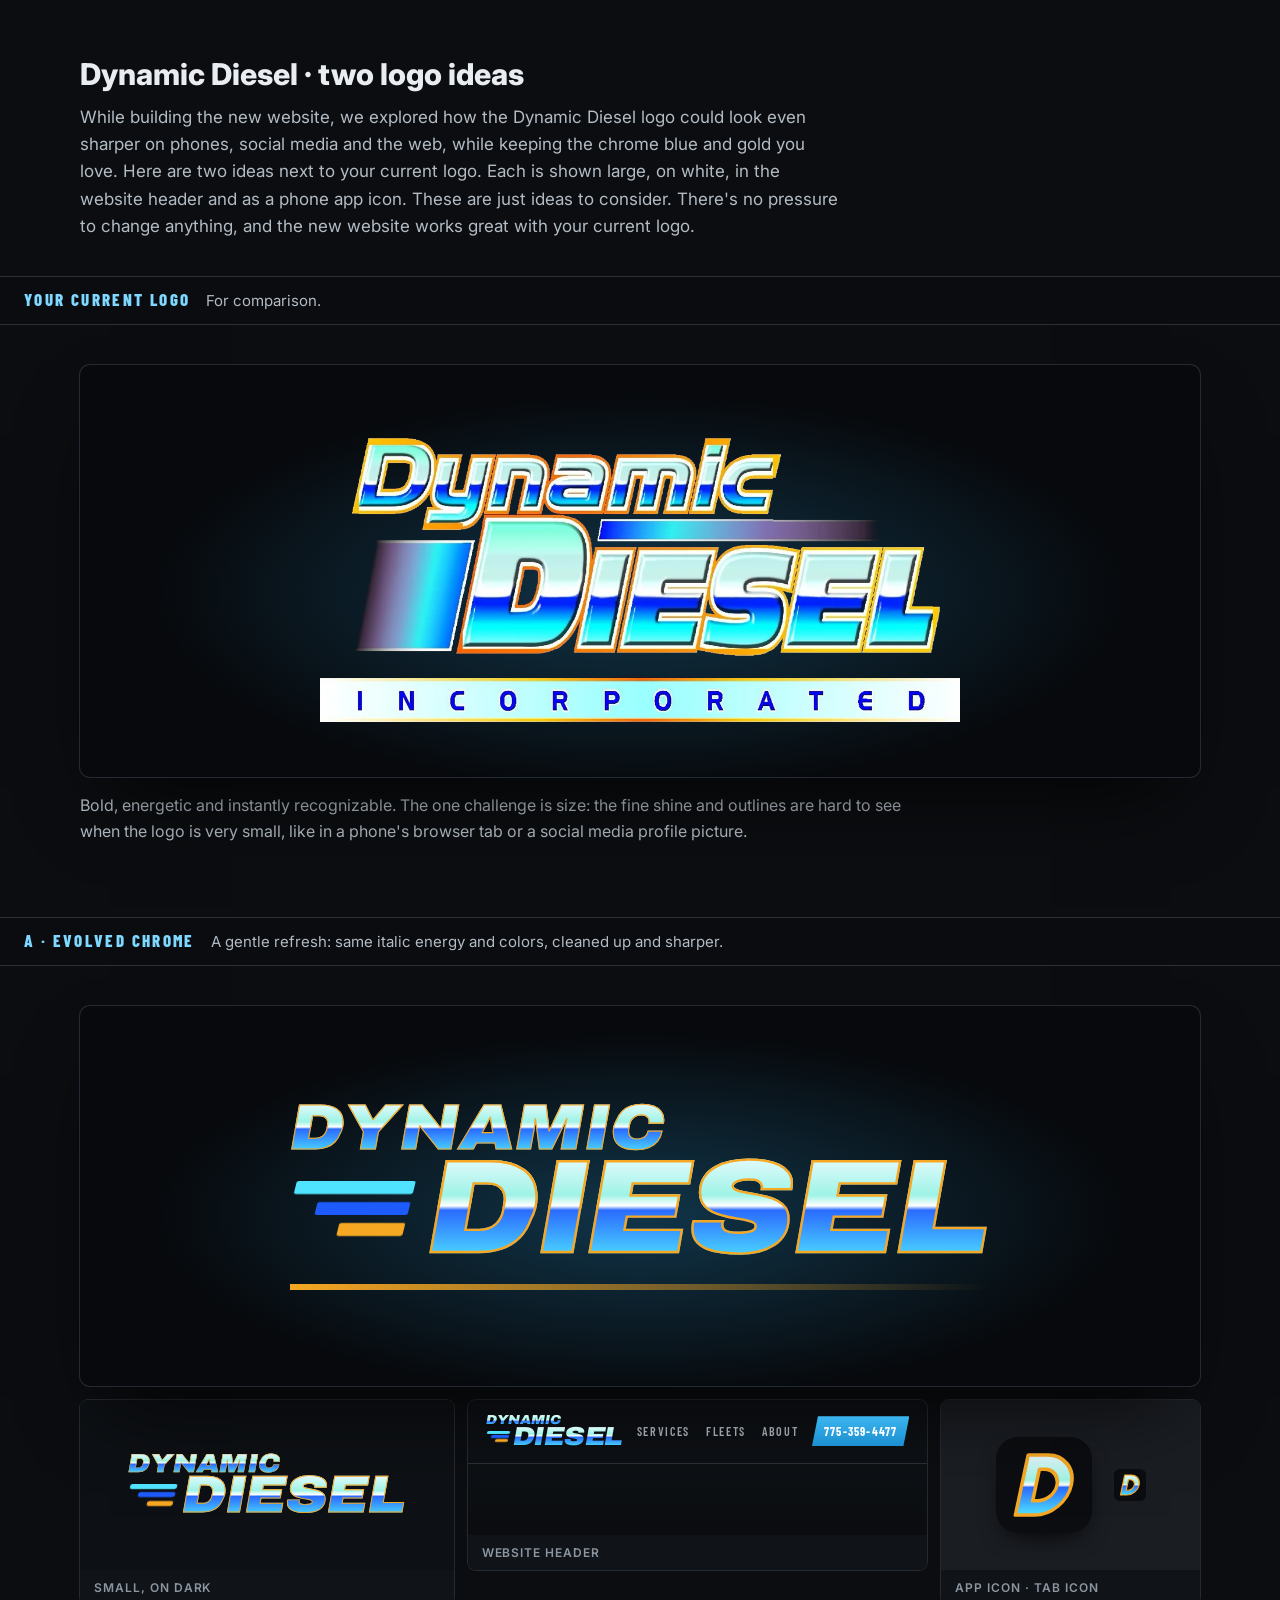
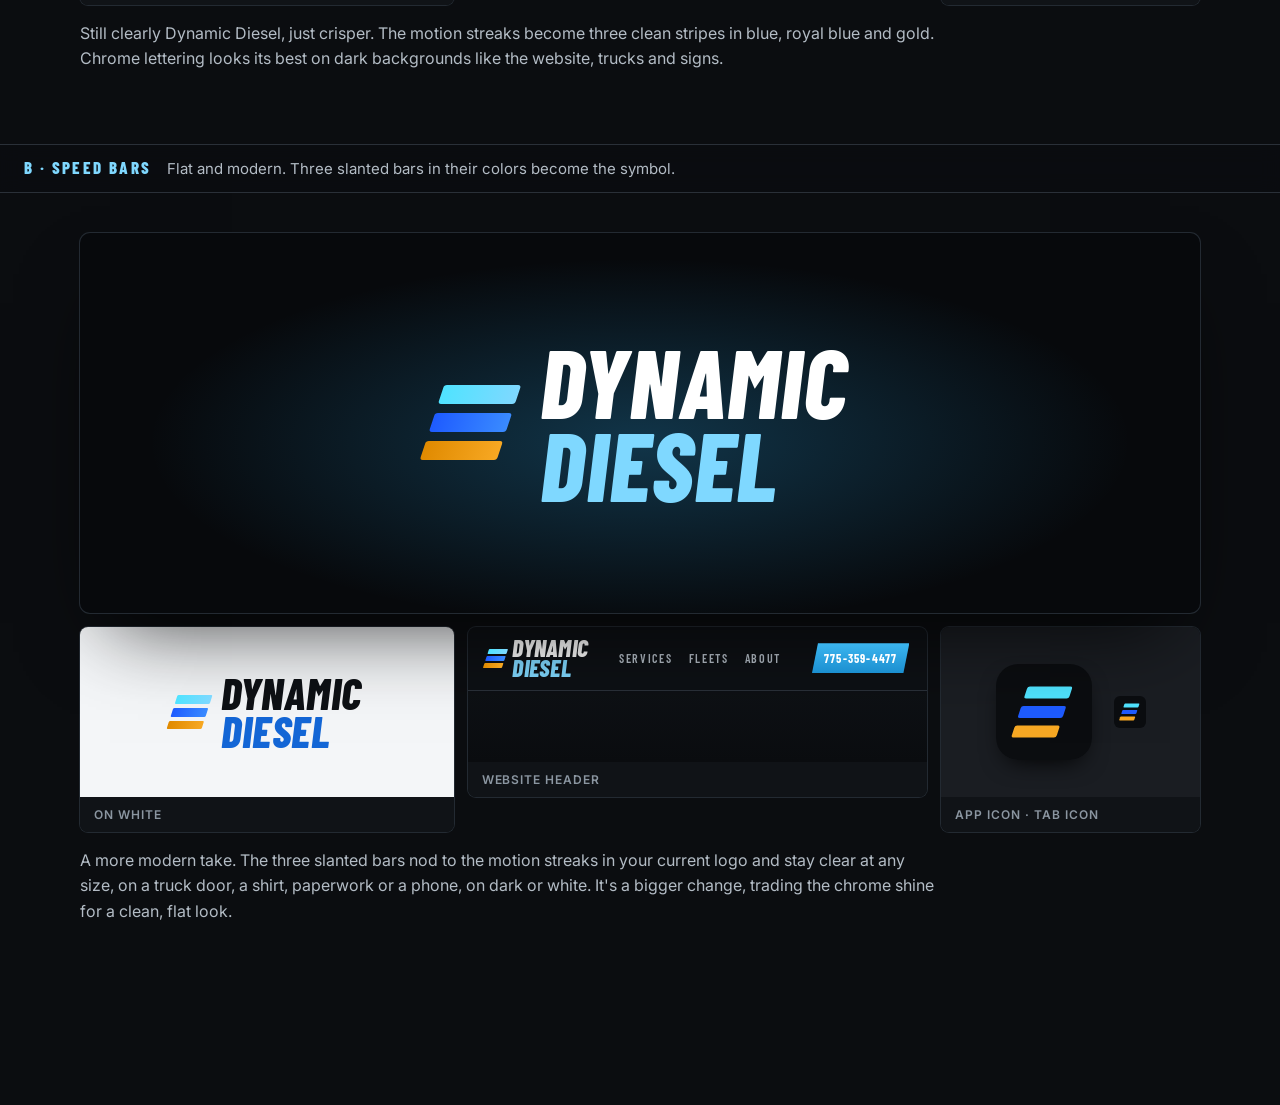
==== logo-ideas/index.html @ 503e58e5 "Preview build of the Dynamic Diesel website" ====
<!doctype html>
<html lang="en">
<head>
<meta charset="utf-8">
<meta name="viewport" content="width=device-width, initial-scale=1">
<title>Dynamic Diesel · Logo ideas</title>
<meta name="robots" content="noindex, nofollow">
<link rel="preconnect" href="https://fonts.googleapis.com">
<link rel="preconnect" href="https://fonts.gstatic.com" crossorigin>
<link href="https://fonts.googleapis.com/css2?family=Archivo:ital,wdth,wght@0,62..125,400..900;1,62..125,400..900&family=Barlow+Condensed:ital,wght@0,600;0,700;0,800;1,700;1,800&family=Inter:wght@400;500;600;700&display=swap" rel="stylesheet">
<style>
  :root { --ink:#0b0d10; --panel:#15181c; --line:#2a3038; --soft:#b3bcc5; --faint:#8b96a1;
    --ice:#7fd8ff; --cyan:#4fe3ff; --royal:#1e5bff; --gold:#f7a823; }
  * { box-sizing: border-box; margin: 0; padding: 0; }
  html { -webkit-font-smoothing: antialiased; }
  body { background: var(--ink); color: #e9edf2; font-family: Inter, system-ui, sans-serif; }
  .wrap { max-width: 1120px; margin: 0 auto; padding: 0 24px; }
  .head { padding: 56px 0 36px; }
  .head h1 { font-size: 30px; font-weight: 800; }
  .head p { margin-top: 12px; max-width: 760px; color: var(--soft); font-size: 17px; line-height: 1.6; }
  .label { position: sticky; top: 0; z-index: 10; display: flex; gap: 16px; align-items: baseline; flex-wrap: wrap; padding: 14px 24px;
    background: rgba(11,13,16,.94); backdrop-filter: blur(10px); border-top: 1px solid var(--line); border-bottom: 1px solid var(--line); }
  .label b { font: 800 17px/1 "Barlow Condensed"; letter-spacing: .14em; text-transform: uppercase; color: var(--ice); }
  .label span { color: var(--soft); font-size: 15px; }
  .row { padding: 40px 0 72px; }

  /* Big stage */
  .stage { position: relative; display: grid; place-items: center; min-height: 380px; border-radius: 10px; overflow: hidden;
    background: #07090c; box-shadow: 0 0 0 1px #232a32, 0 40px 80px -30px rgba(0,0,0,.8); padding: 48px 24px; }
  .stage::before { content: ""; position: absolute; inset: 0; background: radial-gradient(ellipse at 50% 55%, rgba(42,167,232,.28), transparent 62%); }
  .stage > * { position: relative; }

  /* Uses strip */
  .uses { display: grid; grid-template-columns: 1.3fr 1.6fr .9fr; gap: 14px; margin-top: 14px; }
  .use { border-radius: 8px; overflow: hidden; box-shadow: 0 0 0 1px #232a32; }
  .use small { display: block; padding: 10px 14px; font-size: 12px; font-weight: 600; letter-spacing: .08em; text-transform: uppercase; color: var(--faint); background: #101317; }
  .light { background: #f4f6f8; display: grid; place-items: center; height: 170px; padding: 20px; }
  .hdr { background: #0d1014; height: 170px; display: flex; flex-direction: column; }
  .hdr .bar { display: flex; align-items: center; justify-content: space-between; height: 64px; padding: 0 18px; border-bottom: 1px solid var(--line); }
  .hdr .nav { display: flex; gap: 16px; font: 600 12px/1 "Barlow Condensed"; letter-spacing: .14em; text-transform: uppercase; color: var(--soft); }
  .hdr .call { font: 700 12px/1 "Barlow Condensed"; letter-spacing: .1em; padding: 9px 12px; background: linear-gradient(180deg,#3cb6f0,#1b8fd0); color: #fff; clip-path: polygon(6px 0,100% 0,calc(100% - 6px) 100%,0 100%); }
  .hdr .rest { flex: 1; background: linear-gradient(180deg, #0d1014, #0a0c0f); }
  .icons { background: #1a1d22; height: 170px; display: flex; align-items: center; justify-content: center; gap: 22px; }
  .icons .app { width: 96px; height: 96px; border-radius: 22px; overflow: hidden; box-shadow: 0 10px 24px -10px #000; }
  .icons .fav { width: 32px; height: 32px; border-radius: 6px; overflow: hidden; }
  .icons svg { width: 100%; height: 100%; display: block; }
  .note { margin-top: 16px; color: var(--soft); font-size: 16px; line-height: 1.6; max-width: 860px; }
  .note b { color: #fff; }

  /* ---------- Shared lettering ---------- */
  .chromefill { background: linear-gradient(180deg, #e9fbff 0%, #9ff3e6 38%, #ffffff 48%, #2a6bff 52%, #4fe3ff 100%);
    -webkit-background-clip: text; background-clip: text; color: transparent; }

  /* A · Evolved Chrome */
  .a { text-align: left; line-height: .82; font-family: Archivo; font-style: italic; font-weight: 900; font-stretch: 112%; text-transform: uppercase; }
  .a .t1 { font-size: var(--s1, 64px); letter-spacing: .01em; }
  .a .t2 { display: flex; align-items: center; gap: .14em; font-size: var(--s2, 128px); letter-spacing: -.01em; }
  .a .bars { display: inline-flex; flex-direction: column; gap: .06em; transform: skewX(-14deg); }
  .a .bars i { display: block; height: .1em; border-radius: 2px; }
  .a .bars i:nth-child(1) { width: .9em; background: var(--cyan); }
  .a .bars i:nth-child(2) { width: .7em; background: var(--royal); margin-left: .2em; }
  .a .bars i:nth-child(3) { width: .5em; background: var(--gold); margin-left: .4em; }
  .a .keyline { display: block; height: .045em; margin-top: .16em; background: linear-gradient(90deg, var(--gold), rgba(247,168,35,0)); font-size: var(--s2, 128px); }
  .a .t1, .a .t2 span { filter: drop-shadow(0 0 0 transparent); }
  .a .stroke { -webkit-text-stroke: .018em var(--gold); paint-order: stroke fill; }
  .a.ondark .t2 span, .a.ondark .t1 { }

  /* B · Speed Bars */
  .b { display: flex; align-items: center; gap: .32em; font-size: var(--s, 88px); }
  .b .mark { display: flex; flex-direction: column; gap: .09em; transform: skewX(-18deg); }
  .b .mark i { display: block; height: .2em; border-radius: .03em; }
  .b .mark i:nth-child(1) { width: .8em; background: linear-gradient(90deg, var(--cyan), var(--ice)); }
  .b .mark i:nth-child(2) { width: .8em; background: linear-gradient(90deg, var(--royal), #3a8bff); }
  .b .mark i:nth-child(3) { width: .8em; background: linear-gradient(90deg, #e08a00, var(--gold)); }
  .b .word { font-family: "Barlow Condensed"; font-style: italic; font-weight: 800; text-transform: uppercase; line-height: .86; letter-spacing: .01em; }
  .b .word .l1 { display: block; color: #fff; }
  .b .word .l2 { display: block; color: var(--ice); }
  .b.onlight .word .l1 { color: #0d1014; }
  .b.onlight .word .l2 { color: #1366d6; }

  /* C · Shop Badge */
  .c svg { display: block; }

  /* D · Wide & Minimal */
  .d { text-align: center; font-size: var(--s, 100px); }
  .d .top { display: flex; align-items: center; justify-content: center; gap: .3em; font: 600 .2em/1 Archivo; font-stretch: 125%; letter-spacing: .62em; text-transform: uppercase; color: var(--soft); padding-left: .62em; }
  .d .top::before, .d .top::after { content: ""; width: 1.6em; height: 2px; background: var(--gold); }
  .d .main { margin-top: .14em; font: 900 1em/1 Archivo; font-stretch: 125%; letter-spacing: .06em; text-transform: uppercase; }
  .d .main em { font-style: normal; display: inline-block; transform: skewX(-14deg); background: linear-gradient(180deg, var(--ice), var(--royal)); -webkit-background-clip: text; background-clip: text; color: transparent; }
  .d.onlight .top { color: #4a5563; }
  .d.onlight .main { color: #0d1014; }

  @media (max-width: 860px) {
    .uses { grid-template-columns: 1fr; }
    .stage { min-height: 280px; }
  }
</style>
</head>
<body>

<!-- Reusable icon artwork -->
<svg width="0" height="0" style="position:absolute" aria-hidden="true">
  <defs>
    <linearGradient id="g-chrome" x1="0" y1="0" x2="0" y2="1">
      <stop offset="0" stop-color="#e9fbff"/><stop offset=".42" stop-color="#9ff3e6"/><stop offset=".5" stop-color="#ffffff"/>
      <stop offset=".54" stop-color="#2a6bff"/><stop offset="1" stop-color="#4fe3ff"/>
    </linearGradient>
    <linearGradient id="g-ice" x1="0" y1="0" x2="0" y2="1"><stop offset="0" stop-color="#7fd8ff"/><stop offset="1" stop-color="#1e5bff"/></linearGradient>
    <path id="arc-top" d="M42,150 a108,108 0 0,1 216,0"/>
    <path id="arc-bot" d="M30,150 a120,120 0 0,0 240,0"/>
  </defs>
  <!-- A icon: italic chrome D, gold keyline, speed bars -->
  <symbol id="icon-a" viewBox="0 0 64 64">
    <rect width="64" height="64" fill="#0b0d10"/>
    <g transform="translate(8 0) skewX(-12)"><path d="M16 12h13a20 20 0 0 1 0 40H16zM25.5 21.5v21h3.5a10.5 10.5 0 0 0 0-21z" fill="url(#g-chrome)" fill-rule="evenodd" stroke="#f7a823" stroke-width="2.4" stroke-linejoin="round"/></g>
  </symbol>
  <!-- B icon: three speed bars -->
  <symbol id="icon-b" viewBox="0 0 64 64">
    <rect width="64" height="64" fill="#0b0d10"/>
    <g transform="translate(14 0) skewX(-18)"><rect x="12" y="15" width="30" height="8" rx="1.5" fill="#4fe3ff"/><rect x="12" y="28" width="30" height="8" rx="1.5" fill="#1e5bff"/><rect x="12" y="41" width="30" height="8" rx="1.5" fill="#f7a823"/></g>
  </symbol>
  <!-- C icon: badge -->
  <symbol id="icon-c" viewBox="0 0 64 64">
    <rect width="64" height="64" fill="#0b0d10"/>
    <circle cx="32" cy="32" r="25" fill="#0f2236" stroke="#f7a823" stroke-width="2.5"/>
    <circle cx="32" cy="32" r="19" fill="none" stroke="#7fd8ff" stroke-width="1" opacity=".5"/>
    <text x="32" y="40.5" text-anchor="middle" font-family="Barlow Condensed" font-style="italic" font-weight="800" font-size="25" fill="url(#g-chrome)">DD</text>
  </symbol>
  <!-- D icon: wide D with slash -->
  <symbol id="icon-d" viewBox="0 0 64 64">
    <rect width="64" height="64" fill="#0b0d10"/>
    <path d="M14 18h20a14 14 0 0 1 0 28H14z M22 25v14h11a7 7 0 0 0 0-14z" fill="#fff" fill-rule="evenodd"/>
    <path d="M44 46l8-28h4l-8 28z" fill="url(#g-ice)"/>
    <rect x="14" y="50" width="18" height="2.5" fill="#f7a823"/>
  </symbol>
</svg>

<header class="wrap head">
  <h1>Dynamic Diesel · two logo ideas</h1>
  <p>While building the new website, we explored how the Dynamic Diesel logo could look even sharper on phones, social media and the web, while keeping the chrome blue and gold you love. Here are two ideas next to your current logo. Each is shown large, on white, in the website header and as a phone app icon. These are just ideas to consider. There's no pressure to change anything, and the new website works great with your current logo.</p>
</header>

<!-- Current -->
<div class="label"><b>Your current logo</b><span>For comparison.</span></div>
<section class="wrap row">
  <div class="stage"><img src="media/logo.webp" alt="Current Dynamic Diesel logo" style="width:min(640px,90%)"></div>
  <p class="note">Bold, energetic and instantly recognizable. The one challenge is size: the fine shine and outlines are hard to see when the logo is very small, like in a phone's browser tab or a social media profile picture.</p>
</section>

<!-- A -->
<div class="label"><b>A · Evolved Chrome</b><span>A gentle refresh: same italic energy and colors, cleaned up and sharper.</span></div>
<section class="wrap row">
  <div class="stage">
    <div class="a" style="--s1:64px;--s2:132px">
      <div class="t1 chromefill stroke">Dynamic</div>
      <div class="t2"><span class="bars"><i></i><i></i><i></i></span><span class="chromefill stroke">Diesel</span></div>
      <span class="keyline"></span>
    </div>
  </div>
  <div class="uses">
    <div class="use"><div class="light" style="background:#0d1014"><div class="a" style="--s1:26px;--s2:52px"><div class="t1 chromefill stroke">Dynamic</div><div class="t2"><span class="bars"><i></i><i></i><i></i></span><span class="chromefill stroke">Diesel</span></div></div></div><small>Small, on dark</small></div>
    <div class="use hdr"><div class="bar"><div class="a" style="--s1:13px;--s2:26px"><div class="t1 chromefill">Dynamic</div><div class="t2"><span class="bars"><i></i><i></i><i></i></span><span class="chromefill">Diesel</span></div></div><div class="nav"><span>Services</span><span>Fleets</span><span>About</span></div><span class="call">775-359-4477</span></div><div class="rest"></div><small>Website header</small></div>
    <div class="use"><div class="icons"><div class="app"><svg><use href="#icon-a"/></svg></div><div class="fav"><svg><use href="#icon-a"/></svg></div></div><small>App icon · tab icon</small></div>
  </div>
  <p class="note">Still clearly Dynamic Diesel, just crisper. The motion streaks become three clean stripes in blue, royal blue and gold. Chrome lettering looks its best on dark backgrounds like the website, trucks and signs.</p>
</section>

<!-- B -->
<div class="label"><b>B · Speed Bars</b><span>Flat and modern. Three slanted bars in their colors become the symbol.</span></div>
<section class="wrap row">
  <div class="stage"><div class="b" style="--s:96px"><span class="mark"><i></i><i></i><i></i></span><span class="word"><span class="l1">Dynamic</span><span class="l2">Diesel</span></span></div></div>
  <div class="uses">
    <div class="use"><div class="light"><div class="b onlight" style="--s:44px"><span class="mark"><i></i><i></i><i></i></span><span class="word"><span class="l1">Dynamic</span><span class="l2">Diesel</span></span></div></div><small>On white</small></div>
    <div class="use hdr"><div class="bar"><div class="b" style="--s:24px"><span class="mark"><i></i><i></i><i></i></span><span class="word"><span class="l1">Dynamic</span><span class="l2">Diesel</span></span></div><div class="nav"><span>Services</span><span>Fleets</span><span>About</span></div><span class="call">775-359-4477</span></div><div class="rest"></div><small>Website header</small></div>
    <div class="use"><div class="icons"><div class="app"><svg><use href="#icon-b"/></svg></div><div class="fav"><svg><use href="#icon-b"/></svg></div></div><small>App icon · tab icon</small></div>
  </div>
  <p class="note">A more modern take. The three slanted bars nod to the motion streaks in your current logo and stay clear at any size, on a truck door, a shirt, paperwork or a phone, on dark or white. It's a bigger change, trading the chrome shine for a clean, flat look.</p>
</section>

<div style="height:12vh"></div>
</body>
</html>
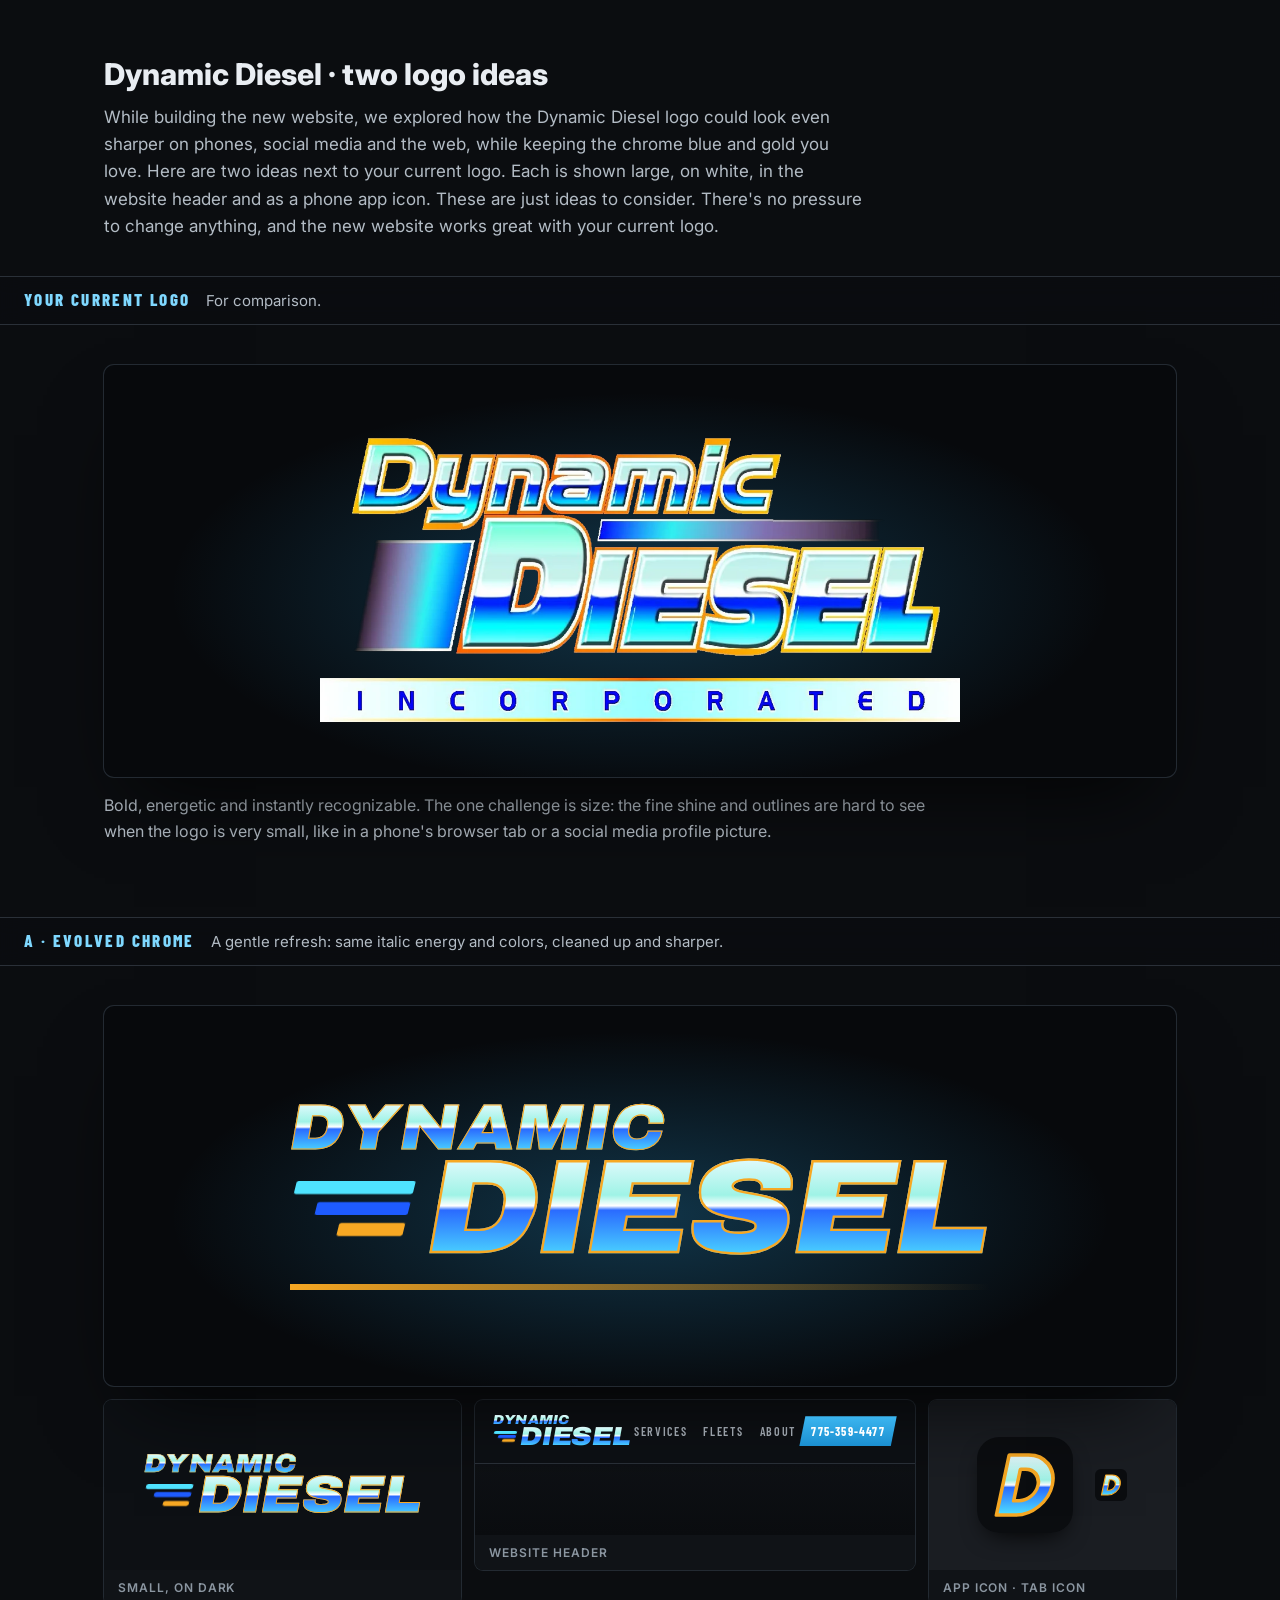
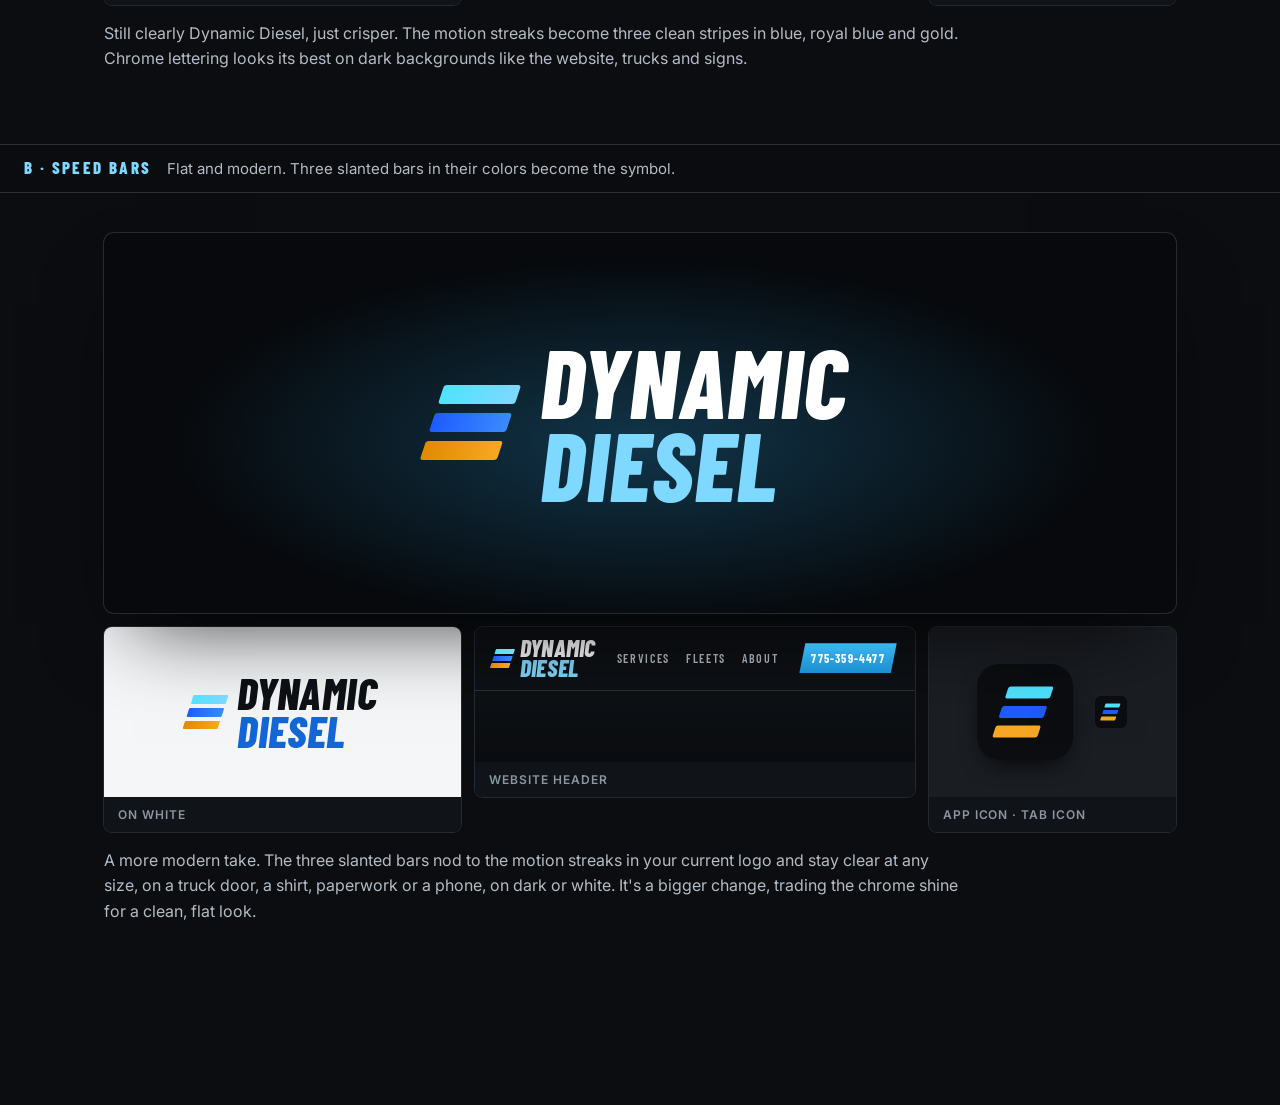
==== commit 81964f7a: "Logo ideas: keep side margins on phones Co-Authored-By: Claude Opus 5.5 <noreply@anthropic.com>" ====
--- a/logo-ideas/index.html
+++ b/logo-ideas/index.html
@@ -15,14 +15,14 @@
   html { -webkit-font-smoothing: antialiased; }
   body { background: var(--ink); color: #e9edf2; font-family: Inter, system-ui, sans-serif; }
   .wrap { max-width: 1120px; margin: 0 auto; padding: 0 24px; }
-  .head { padding: 56px 0 36px; }
+  .head { padding-top: 56px; padding-bottom: 36px; }
   .head h1 { font-size: 30px; font-weight: 800; }
   .head p { margin-top: 12px; max-width: 760px; color: var(--soft); font-size: 17px; line-height: 1.6; }
   .label { position: sticky; top: 0; z-index: 10; display: flex; gap: 16px; align-items: baseline; flex-wrap: wrap; padding: 14px 24px;
     background: rgba(11,13,16,.94); backdrop-filter: blur(10px); border-top: 1px solid var(--line); border-bottom: 1px solid var(--line); }
   .label b { font: 800 17px/1 "Barlow Condensed"; letter-spacing: .14em; text-transform: uppercase; color: var(--ice); }
   .label span { color: var(--soft); font-size: 15px; }
-  .row { padding: 40px 0 72px; }
+  .row { padding-top: 40px; padding-bottom: 72px; }
 
   /* Big stage */
   .stage { position: relative; display: grid; place-items: center; min-height: 380px; border-radius: 10px; overflow: hidden;
